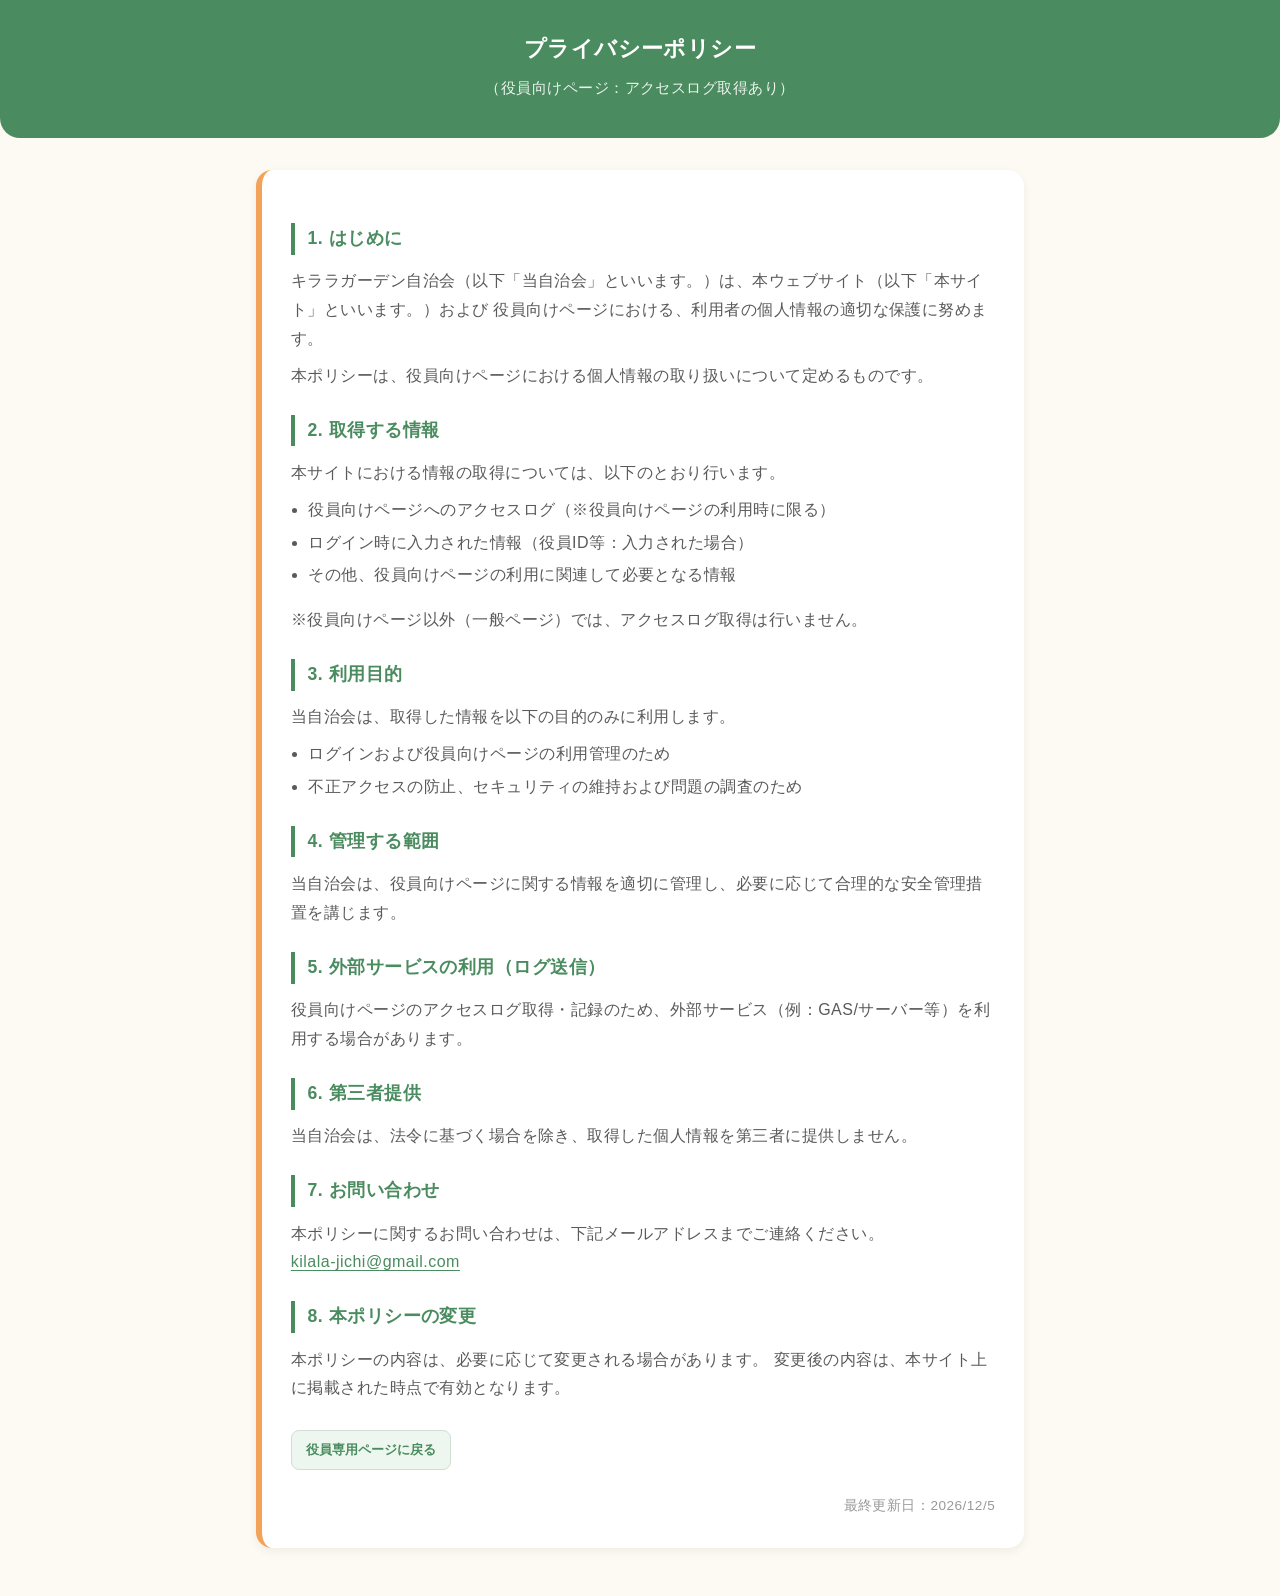
==== privacy-policy.html @ 3fda569d "Add files via upload" ====
<!DOCTYPE html>
<html lang="ja">
<head>
  <meta charset="UTF-8" />
  <meta name="viewport" content="width=device-width, initial-scale=1.0" />
  <title>プライバシーポリシー</title>

  <!-- 既存サイトの見た目に寄せた簡易CSS（必要なら調整可） -->
  <style>
    :root{
      --primary-color: #4a8c5f;
      --accent-color: #f4a259;
      --bg-color: #fdf9f3;
      --card-bg: #ffffff;
      --text-color: #5a5a5a;
    }

    *{ box-sizing: border-box; margin: 0; padding: 0; }

    body{
      font-family: "BIZ UDGothic","Yu Gothic","Hiragino Sans",sans-serif;
      background: var(--bg-color);
      color: var(--text-color);
      line-height: 1.8;
      letter-spacing: 0.03em;
    }

    header{
      background: var(--primary-color);
      color: #fff;
      padding: 1.8rem 1.5rem;
      text-align: center;
      border-radius: 0 0 20px 20px;
      margin-bottom: 0;
    }

    header h1{ font-size: 1.4rem; font-weight: 800; }

    main{
      max-width: 800px;
      margin: 0 auto;
      padding: 2rem 1rem 3rem;
    }

    .policy-card{
      background: var(--card-bg);
      border-radius: 16px;
      box-shadow: 0 3px 10px rgba(0,0,0,0.06);
      padding: 1.8rem;
      border-left: 6px solid var(--accent-color);
    }

    h2{
      color: var(--primary-color);
      font-size: 1.1rem;
      margin: 1.5rem 0 0.8rem;
      font-weight: 800;
      border-left: 4px solid var(--primary-color);
      padding-left: 0.8rem;
    }

    p{ margin-bottom: 0.5rem; }

    ul{
      margin: 0.5rem 0 1rem 1.1rem;
    }

    li{ margin: 0.25rem 0; }

    .updated-date{
      color:#999;
      font-size:0.85rem;
      margin-top: 1.5rem;
      text-align: right;
    }

    a{
      color: var(--primary-color);
      text-decoration: underline;
      text-underline-offset: 3px;
    }

    .back-link{
      display: inline-block;
      margin-top: 1.2rem;
      padding: 10px 14px;
      border-radius: 8px;
      background: #eef7ef;
      color: var(--primary-color);
      border: 1px solid #d1ded3;
      cursor: pointer;
      font-weight: 700;
    }
  </style>
</head>

<body>
  <header>
    <h1>プライバシーポリシー</h1>
    <p style="opacity:0.9; margin-top:0.3rem; font-size:0.95rem;">（役員向けページ：アクセスログ取得あり）</p>
  </header>

  <main>
    <div class="policy-card">
      <h2>1. はじめに</h2>
      <p>
        キララガーデン自治会（以下「当自治会」といいます。）は、本ウェブサイト（以下「本サイト」といいます。）および
        役員向けページにおける、利用者の個人情報の適切な保護に努めます。
      </p>
      <p>
        本ポリシーは、役員向けページにおける個人情報の取り扱いについて定めるものです。
      </p>

      <h2>2. 取得する情報</h2>
      <p>
        本サイトにおける情報の取得については、以下のとおり行います。
      </p>

      <ul>
        <li>役員向けページへのアクセスログ（※役員向けページの利用時に限る）</li>
        <li>ログイン時に入力された情報（役員ID等：入力された場合）</li>
        <li>その他、役員向けページの利用に関連して必要となる情報</li>
      </ul>

      <p>
        ※役員向けページ以外（一般ページ）では、アクセスログ取得は行いません。
      </p>

      <h2>3. 利用目的</h2>
      <p>
        当自治会は、取得した情報を以下の目的のみに利用します。
      </p>
      <ul>
        <li>ログインおよび役員向けページの利用管理のため</li>
        <li>不正アクセスの防止、セキュリティの維持および問題の調査のため</li>
      </ul>

      <h2>4. 管理する範囲</h2>
      <p>
        当自治会は、役員向けページに関する情報を適切に管理し、必要に応じて合理的な安全管理措置を講じます。
      </p>

      <h2>5. 外部サービスの利用（ログ送信）</h2>
      <p>
        役員向けページのアクセスログ取得・記録のため、外部サービス（例：GAS/サーバー等）を利用する場合があります。
      </p>

      <h2>6. 第三者提供</h2>
      <p>
        当自治会は、法令に基づく場合を除き、取得した個人情報を第三者に提供しません。
      </p>

      <h2>7. お問い合わせ</h2>
      <p>
        本ポリシーに関するお問い合わせは、下記メールアドレスまでご連絡ください。
        <br />
        <a href="mailto:kilala-jichi@gmail.com?subject=【プライバシーポリシー】">kilala-jichi@gmail.com</a>
      </p>

      <h2>8. 本ポリシーの変更</h2>
      <p>
        本ポリシーの内容は、必要に応じて変更される場合があります。
        変更後の内容は、本サイト上に掲載された時点で有効となります。
      </p>

      <button class="back-link" type="button" onclick="goBackToOfficer()">
        役員専用ページに戻る
      </button>

      <div class="updated-date">
        最終更新日：<span id="updated-date">—</span>
      </div>
    </div>
  </main>

  <script>
    // 最終更新日（任意）
    (function () {
      const el = document.getElementById('updated-date');
      if (!el) return;
      el.textContent = new Date().toLocaleDateString('ja-JP');
    })();

    // 役員ページへ戻る
    function goBackToOfficer() {
      // index.htmlに戻して、役員タブへ遷移（想定）
      // 現在のあなたの役員タブの id が "officer" の場合：
      window.location.href = "index.html#officer";

      // もしあなたのスタッフ/役員へ戻るためのidが別（例: staff）ならここを変更してください。
      // 例：window.location.href = "index.html#staff";
    }
  </script>
</body>
</html>
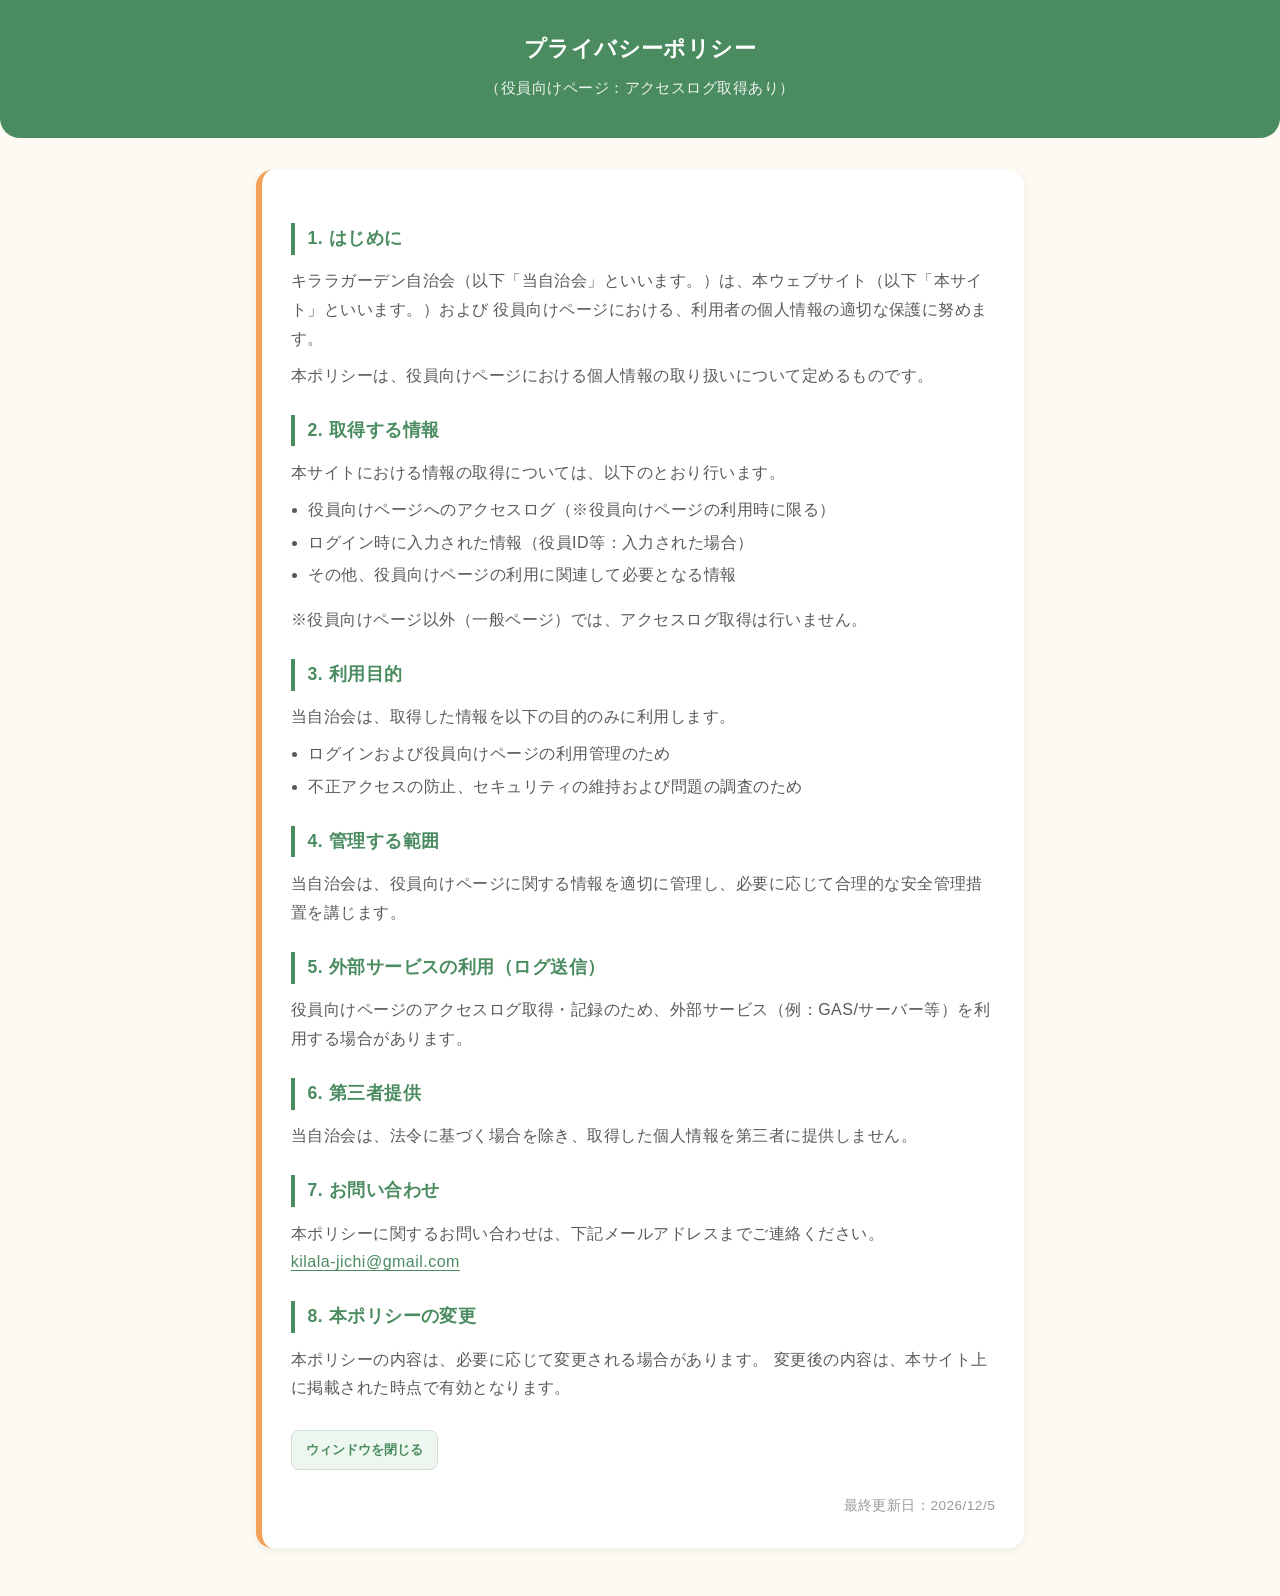
==== commit 2e67ad30: "Add files via upload" ====
--- a/privacy-policy.html
+++ b/privacy-policy.html
@@ -163,8 +163,8 @@
         変更後の内容は、本サイト上に掲載された時点で有効となります。
       </p>
 
-      <button class="back-link" type="button" onclick="goBackToOfficer()">
-        役員専用ページに戻る
+      <button class="back-link" type="button" onclick="closePrivacy()">
+        ウィンドウを閉じる
       </button>
 
       <div class="updated-date">
@@ -181,14 +181,29 @@
       el.textContent = new Date().toLocaleDateString('ja-JP');
     })();
 
-    // 役員ページへ戻る
-    function goBackToOfficer() {
-      // index.htmlに戻して、役員タブへ遷移（想定）
-      // 現在のあなたの役員タブの id が "officer" の場合：
-      window.location.href = "index.html#officer";
-
-      // もしあなたのスタッフ/役員へ戻るためのidが別（例: staff）ならここを変更してください。
-      // 例：window.location.href = "index.html#staff";
+    // プライバシーページを「閉じる」動作にする
+    function closePrivacy() {
+      // まずウィンドウを閉じようとする（window.open で開いたウィンドウのみ確実に閉じられる）
+      try {
+        window.close();
+      } catch (e) {
+        // 無視してフォールバックへ
+      }
+
+      // 0.2秒後にまだ閉じられていなければフォールバック処理
+      setTimeout(() => {
+        // ブラウザによっては window.closed が正しく反映されないことがあるため慎重に判定
+        if (typeof window.closed === 'boolean' && window.closed) return;
+
+        // 履歴があれば戻る（ユーザーが前のページから来ていれば自然に戻る）
+        if (history.length > 1) {
+          history.back();
+          return;
+        }
+
+        // 最終手段：index.html に遷移（ハッシュは付けない）
+        window.location.href = 'index.html';
+      }, 200);
     }
   </script>
 </body>
